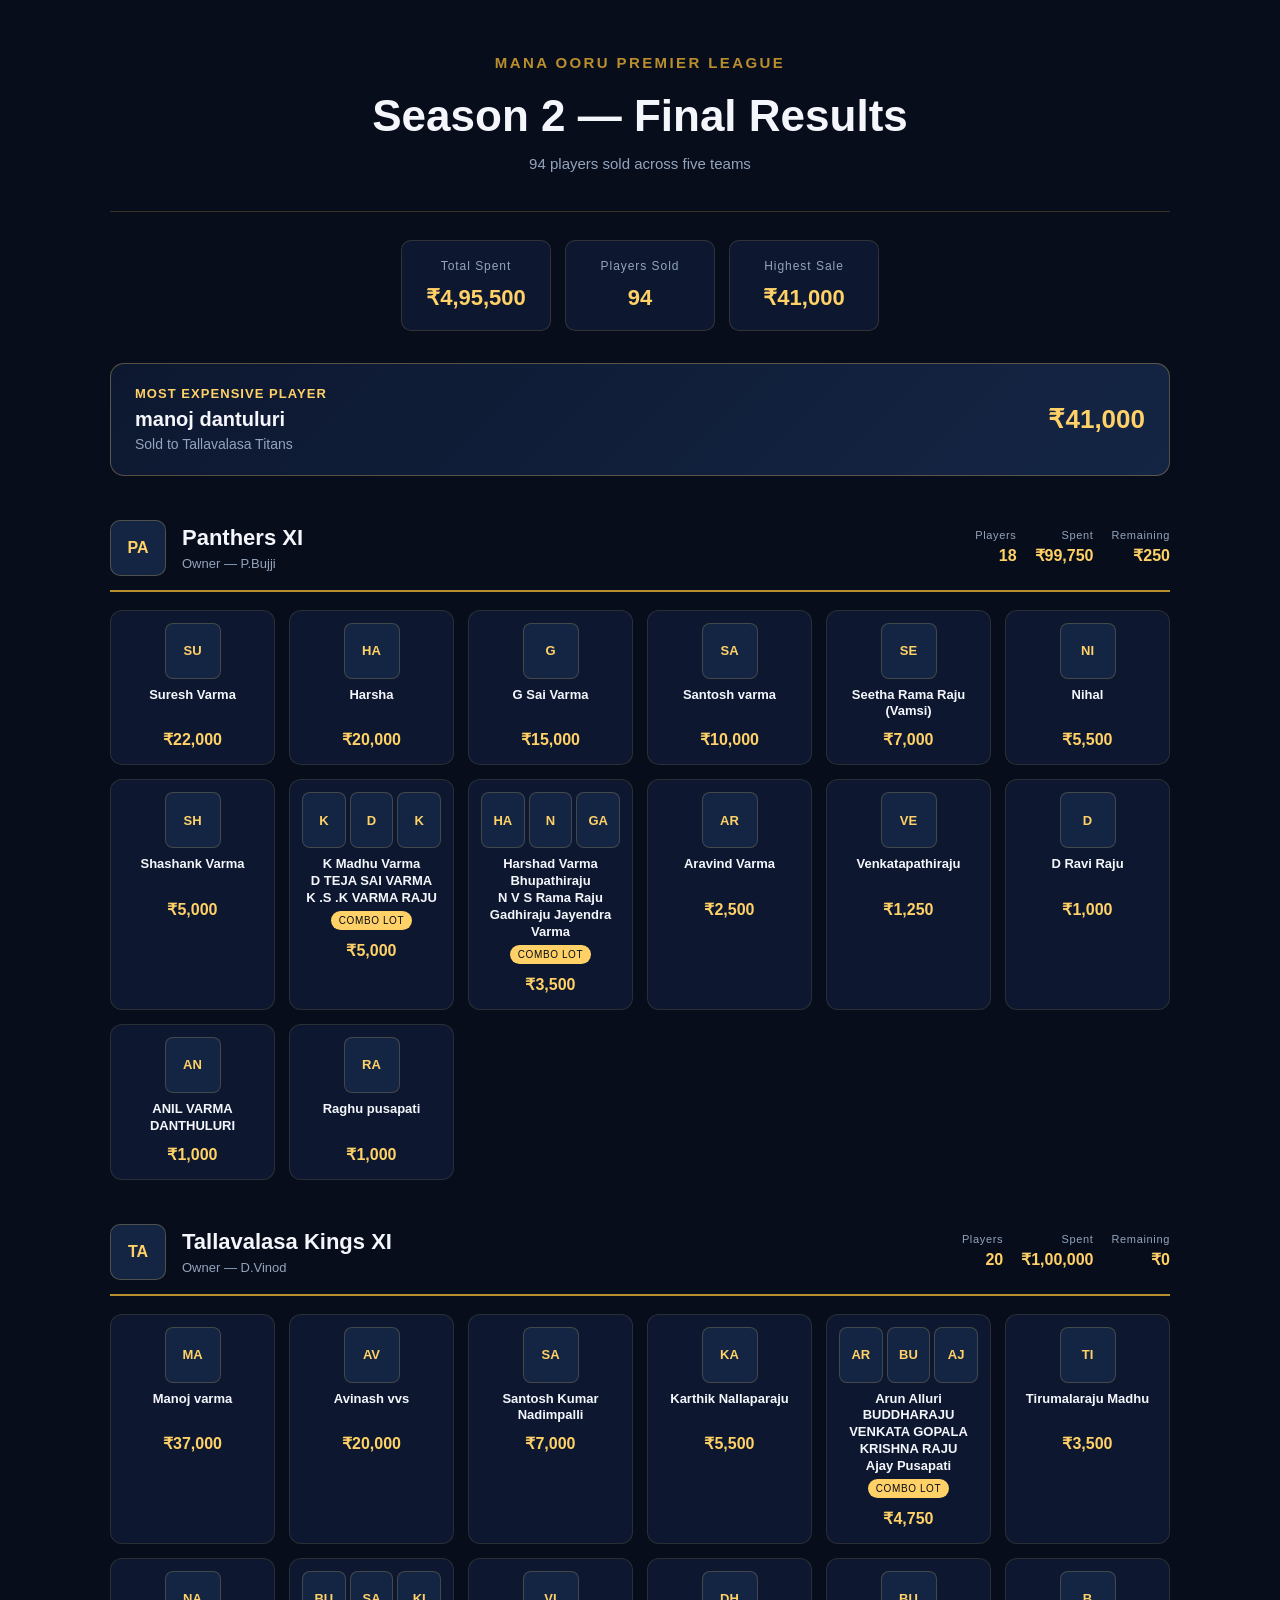
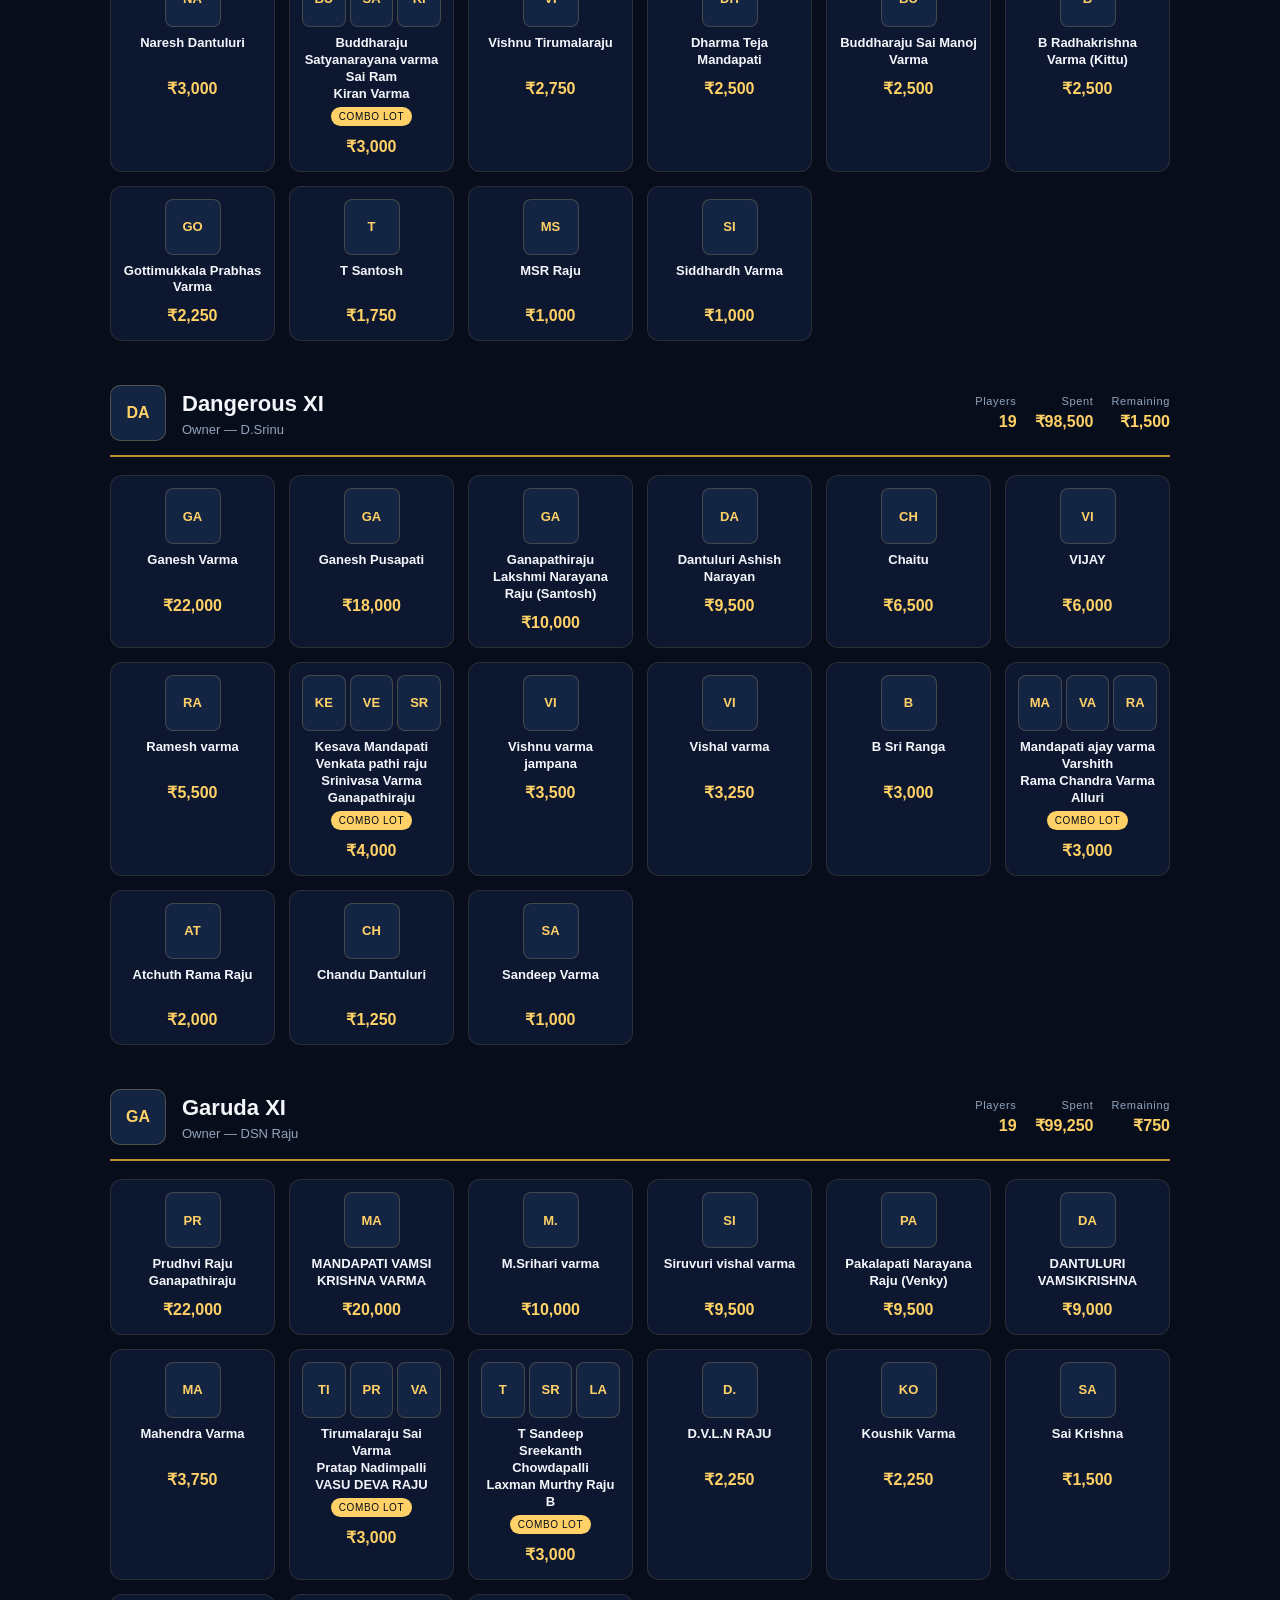
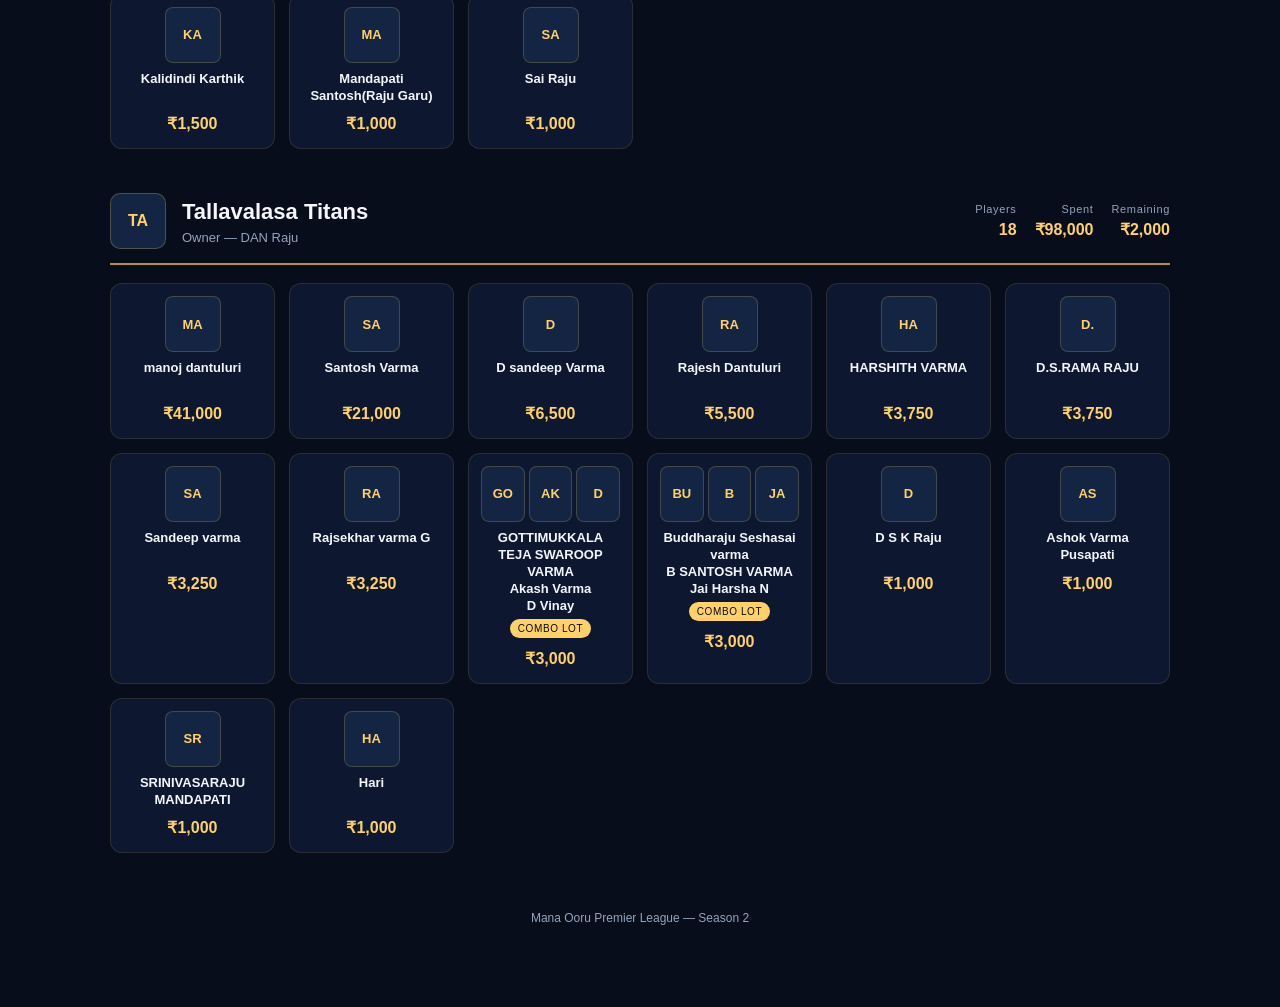
==== index.html @ 64a9d2e3 "Update print statement from 'Hello' to 'Goodbye'" ====
<!DOCTYPE html>
<html lang="en">
<head>
<meta charset="UTF-8">
<meta name="viewport" content="width=device-width, initial-scale=1">
<title>MPL Season 2 &mdash; Final Results</title>
<style>
  :root {
    --navy-950:#070d1a; --navy-900:#0d1830; --navy-800:#142544;
    --gold:#ffd166; --gold-dim:#b98e2f; --ink:#f4f6fb; --ink-dim:#93a4bd;
  }
  * { box-sizing:border-box; }
  body {
    margin:0; background:var(--navy-950); color:var(--ink);
    font-family:Arial, Helvetica, sans-serif; line-height:1.5;
  }
  .wrap { max-width:1100px; margin:0 auto; padding:32px 20px 80px; }

  .hero { text-align:center; padding:20px 0 36px; border-bottom:1px solid rgba(255,209,102,.18); }
  .hero .mark { font-size:15px; letter-spacing:.16em; color:var(--gold-dim); font-weight:700; }
  .hero h1 { font-size:clamp(28px,5vw,44px); font-weight:700; margin:8px 0 4px; color:var(--ink); }
  .hero p { margin:0; color:var(--ink-dim); font-size:15px; }

  .stats { display:flex; justify-content:center; gap:14px; flex-wrap:wrap; margin:28px 0 0; }
  .stat { background:var(--navy-900); border:1px solid rgba(255,209,102,.15); border-radius:10px;
           padding:16px 22px; min-width:150px; text-align:center; }
  .stat span { display:block; color:var(--ink-dim); font-size:12px; letter-spacing:.08em; margin-bottom:6px; }
  .stat b { font-size:22px; font-weight:700; color:var(--gold); }

  .highlight {
    margin:32px 0 8px; background:linear-gradient(135deg, var(--navy-900), var(--navy-800));
    border:1px solid rgba(255,209,102,.3); border-radius:14px; padding:20px 24px;
    display:flex; align-items:center; gap:18px; flex-wrap:wrap;
  }
  .highlight .tag { color:var(--gold); font-weight:700; font-size:13px; letter-spacing:.08em; }
  .highlight .name { font-size:20px; font-weight:700; }
  .highlight .to { color:var(--ink-dim); font-size:14px; }
  .highlight .amt { margin-left:auto; font-size:26px; font-weight:700; color:var(--gold); }

  .team { margin-top:44px; }
  .team-head {
    display:flex; align-items:center; gap:16px; flex-wrap:wrap;
    padding-bottom:14px; border-bottom:2px solid var(--gold-dim); margin-bottom:18px;
  }
  .team-logo {
    width:56px; height:56px; border-radius:10px; overflow:hidden; flex-shrink:0;
    background:var(--navy-800); display:flex; align-items:center; justify-content:center;
    font-weight:700; color:var(--gold); border:1px solid rgba(255,209,102,.25);
  }
  .team-logo img { width:100%; height:100%; object-fit:contain; }
  .team-id h2 { margin:0; font-size:22px; font-weight:700; }
  .team-id .owner { color:var(--ink-dim); font-size:13px; }
  .team-stats { margin-left:auto; display:flex; gap:18px; }
  .team-stats div { text-align:right; }
  .team-stats span { display:block; font-size:11px; color:var(--ink-dim); letter-spacing:.06em; }
  .team-stats b { font-size:16px; color:var(--gold); }

  .p-grid { display:grid; grid-template-columns:repeat(auto-fill, minmax(150px,1fr)); gap:14px; }
  .p-card {
    background:var(--navy-900); border:1px solid rgba(255,209,102,.12); border-radius:12px;
    padding:12px; text-align:center;
  }
  .p-photos { display:flex; justify-content:center; gap:4px; margin-bottom:8px; }
  .p-photo {
    width:56px; height:56px; border-radius:8px; overflow:hidden; background:var(--navy-800);
    display:flex; align-items:center; justify-content:center; font-weight:700; font-size:13px;
    color:var(--gold); border:1px solid rgba(255,209,102,.2);
  }
  .p-grid .p-card:has(.p-photos > :nth-child(2)) { grid-column:span 1; }
  .p-photo img { width:100%; height:100%; object-fit:contain; }
  .p-name { font-size:13px; font-weight:700; line-height:1.3; min-height:2.6em; }
  .combo { display:inline-block; margin-top:4px; font-size:10px; letter-spacing:.06em;
            color:var(--navy-950); background:var(--gold); border-radius:999px; padding:2px 8px; }
  .p-price { margin-top:8px; font-size:16px; font-weight:700; color:var(--gold); }

  footer { text-align:center; color:var(--ink-dim); font-size:12px; margin-top:56px; }

  @media (max-width:560px) {
    .team-stats { margin-left:0; width:100%; justify-content:space-between; }
    .highlight .amt { margin-left:0; width:100%; text-align:left; }
  }
</style>
</head>
<body>
<div class="wrap">

  <div class="hero">
    <div class="mark">MANA OORU PREMIER LEAGUE</div>
    <h1>Season 2 &mdash; Final Results</h1>
    <p>94 players sold across five teams</p>
  </div>

  <div class="stats">
    <div class="stat"><span>Total Spent</span><b>₹4,95,500</b></div>
    <div class="stat"><span>Players Sold</span><b>94</b></div>
    <div class="stat"><span>Highest Sale</span><b>₹41,000</b></div>
  </div>

  <div class="highlight">
    <div>
      <div class="tag">MOST EXPENSIVE PLAYER</div>
      <div class="name">manoj dantuluri</div>
      <div class="to">Sold to Tallavalasa Titans</div>
    </div>
    <div class="amt">₹41,000</div>
  </div>

  
    <section class="team">
      <div class="team-head">
        <div class="team-logo"><img src="https://mpl-players-images.s3.ap-south-2.amazonaws.com/players/Panther11.jpeg" alt="Panthers XI" onerror="this.parentElement.textContent='PA'"></div>
        <div class="team-id">
          <h2>Panthers XI</h2>
          <div class="owner">Owner &mdash; P.Bujji</div>
        </div>
        <div class="team-stats">
          <div><span>Players</span><b>18</b></div>
          <div><span>Spent</span><b>₹99,750</b></div>
          <div><span>Remaining</span><b>₹250</b></div>
        </div>
      </div>
      <div class="p-grid"><article class="p-card">
      <div class="p-photos"><div class="p-photo"><img src="https://mpl-players-images.s3.ap-south-2.amazonaws.com/players/1783485173357_suresh_varma.jpeg" alt="Suresh Varma" loading="lazy" onerror="this.parentElement.textContent='SU'"></div></div>
      <div class="p-name">Suresh Varma</div>
      
      <div class="p-price">₹22,000</div>
    </article><article class="p-card">
      <div class="p-photos"><div class="p-photo"><img src="https://mpl-players-images.s3.ap-south-2.amazonaws.com/players/1783483683284_harsha.jpeg" alt="Harsha" loading="lazy" onerror="this.parentElement.textContent='HA'"></div></div>
      <div class="p-name">Harsha</div>
      
      <div class="p-price">₹20,000</div>
    </article><article class="p-card">
      <div class="p-photos"><div class="p-photo"><img src="https://mpl-players-images.s3.ap-south-2.amazonaws.com/players/sv_1.png" alt="G Sai Varma" loading="lazy" onerror="this.parentElement.textContent='G '"></div></div>
      <div class="p-name">G Sai Varma</div>
      
      <div class="p-price">₹15,000</div>
    </article><article class="p-card">
      <div class="p-photos"><div class="p-photo"><img src="https://mpl-players-images.s3.ap-south-2.amazonaws.com/players/1783516076019_santosh_varma.jpg" alt="Santosh varma" loading="lazy" onerror="this.parentElement.textContent='SA'"></div></div>
      <div class="p-name">Santosh varma</div>
      
      <div class="p-price">₹10,000</div>
    </article><article class="p-card">
      <div class="p-photos"><div class="p-photo"><img src="https://mpl-players-images.s3.ap-south-2.amazonaws.com/players/1783487371171_seetha_rama_raju_(vamsi).jpeg" alt="Seetha Rama Raju (Vamsi)" loading="lazy" onerror="this.parentElement.textContent='SE'"></div></div>
      <div class="p-name">Seetha Rama Raju (Vamsi)</div>
      
      <div class="p-price">₹7,000</div>
    </article><article class="p-card">
      <div class="p-photos"><div class="p-photo"><img src="https://mpl-players-images.s3.ap-south-2.amazonaws.com/players/Nihal.jpeg" alt="Nihal" loading="lazy" onerror="this.parentElement.textContent='NI'"></div></div>
      <div class="p-name">Nihal</div>
      
      <div class="p-price">₹5,500</div>
    </article><article class="p-card">
      <div class="p-photos"><div class="p-photo"><img src="https://mpl-players-images.s3.ap-south-2.amazonaws.com/players/1783484467066_shashank_varma.jpeg" alt="Shashank Varma" loading="lazy" onerror="this.parentElement.textContent='SH'"></div></div>
      <div class="p-name">Shashank Varma</div>
      
      <div class="p-price">₹5,000</div>
    </article><article class="p-card">
      <div class="p-photos"><div class="p-photo"><img src="https://mpl-players-images.s3.ap-south-2.amazonaws.com/players/1783484431441_k_madhu_varma.png" alt="K Madhu Varma" loading="lazy" onerror="this.parentElement.textContent='K '"></div><div class="p-photo"><img src="https://mpl-players-images.s3.ap-south-2.amazonaws.com/players/1783568847162_d_teja_sai_varma.jpg" alt="D TEJA SAI VARMA" loading="lazy" onerror="this.parentElement.textContent='D '"></div><div class="p-photo"><img src="https://mpl-players-images.s3.ap-south-2.amazonaws.com/players/1783651233966_k_.s_.k_varma_raju.jpg" alt="K .S .K VARMA RAJU" loading="lazy" onerror="this.parentElement.textContent='K '"></div></div>
      <div class="p-name">K Madhu Varma<br>D TEJA SAI VARMA<br>K .S .K VARMA RAJU</div>
      <span class="combo">COMBO LOT</span>
      <div class="p-price">₹5,000</div>
    </article><article class="p-card">
      <div class="p-photos"><div class="p-photo"><img src="https://mpl-players-images.s3.ap-south-2.amazonaws.com/players/1783483635731_harshad_varma_bhupathiraju.jpeg" alt="Harshad Varma Bhupathiraju" loading="lazy" onerror="this.parentElement.textContent='HA'"></div><div class="p-photo"><img src="https://mpl-players-images.s3.ap-south-2.amazonaws.com/players/1783489919966_n_v_s_rama_raju.jpeg" alt="N V S Rama Raju" loading="lazy" onerror="this.parentElement.textContent='N '"></div><div class="p-photo"><img src="https://mpl-players-images.s3.ap-south-2.amazonaws.com/players/1783776265455_gadhiraju_jayendra_varma.jpg" alt="Gadhiraju Jayendra Varma" loading="lazy" onerror="this.parentElement.textContent='GA'"></div></div>
      <div class="p-name">Harshad Varma Bhupathiraju<br>N V S Rama Raju<br>Gadhiraju Jayendra Varma</div>
      <span class="combo">COMBO LOT</span>
      <div class="p-price">₹3,500</div>
    </article><article class="p-card">
      <div class="p-photos"><div class="p-photo"><img src="https://mpl-players-images.s3.ap-south-2.amazonaws.com/players/1783485531652_aravind_varma.jpeg" alt="Aravind Varma" loading="lazy" onerror="this.parentElement.textContent='AR'"></div></div>
      <div class="p-name">Aravind Varma</div>
      
      <div class="p-price">₹2,500</div>
    </article><article class="p-card">
      <div class="p-photos"><div class="p-photo"><img src="https://mpl-players-images.s3.ap-south-2.amazonaws.com/players/VenkyD.jpeg" alt="Venkatapathiraju" loading="lazy" onerror="this.parentElement.textContent='VE'"></div></div>
      <div class="p-name">Venkatapathiraju</div>
      
      <div class="p-price">₹1,250</div>
    </article><article class="p-card">
      <div class="p-photos"><div class="p-photo"><img src="https://mpl-players-images.s3.ap-south-2.amazonaws.com/players/1783688151827_d_ravi_raju.jpg" alt="D Ravi Raju" loading="lazy" onerror="this.parentElement.textContent='D '"></div></div>
      <div class="p-name">D Ravi Raju</div>
      
      <div class="p-price">₹1,000</div>
    </article><article class="p-card">
      <div class="p-photos"><div class="p-photo"><img src="https://mpl-players-images.s3.ap-south-2.amazonaws.com/players/1783484673960_anil_varma_danthuluri.jpg" alt="ANIL VARMA DANTHULURI" loading="lazy" onerror="this.parentElement.textContent='AN'"></div></div>
      <div class="p-name">ANIL VARMA DANTHULURI</div>
      
      <div class="p-price">₹1,000</div>
    </article><article class="p-card">
      <div class="p-photos"><div class="p-photo"><img src="https://mpl-players-images.s3.ap-south-2.amazonaws.com/players/Raghu.jpeg" alt="Raghu pusapati" loading="lazy" onerror="this.parentElement.textContent='RA'"></div></div>
      <div class="p-name">Raghu pusapati</div>
      
      <div class="p-price">₹1,000</div>
    </article></div>
    </section>
    <section class="team">
      <div class="team-head">
        <div class="team-logo"><img src="https://mpl-players-images.s3.ap-south-2.amazonaws.com/players/Tallavalasa11.jpeg" alt="Tallavalasa Kings XI" onerror="this.parentElement.textContent='TA'"></div>
        <div class="team-id">
          <h2>Tallavalasa Kings XI</h2>
          <div class="owner">Owner &mdash; D.Vinod</div>
        </div>
        <div class="team-stats">
          <div><span>Players</span><b>20</b></div>
          <div><span>Spent</span><b>₹1,00,000</b></div>
          <div><span>Remaining</span><b>₹0</b></div>
        </div>
      </div>
      <div class="p-grid"><article class="p-card">
      <div class="p-photos"><div class="p-photo"><img src="https://mpl-players-images.s3.ap-south-2.amazonaws.com/players/mvarma.png" alt="Manoj varma" loading="lazy" onerror="this.parentElement.textContent='MA'"></div></div>
      <div class="p-name">Manoj varma</div>
      
      <div class="p-price">₹37,000</div>
    </article><article class="p-card">
      <div class="p-photos"><div class="p-photo"><img src="https://mpl-players-images.s3.ap-south-2.amazonaws.com/players/1783487753680_avinash_vvs.jpeg" alt="Avinash vvs" loading="lazy" onerror="this.parentElement.textContent='AV'"></div></div>
      <div class="p-name">Avinash vvs</div>
      
      <div class="p-price">₹20,000</div>
    </article><article class="p-card">
      <div class="p-photos"><div class="p-photo"><img src="https://mpl-players-images.s3.ap-south-2.amazonaws.com/players/1783502034159_santosh_kumar_nadimpalli.png" alt="Santosh Kumar Nadimpalli" loading="lazy" onerror="this.parentElement.textContent='SA'"></div></div>
      <div class="p-name">Santosh Kumar Nadimpalli</div>
      
      <div class="p-price">₹7,000</div>
    </article><article class="p-card">
      <div class="p-photos"><div class="p-photo"><img src="https://mpl-players-images.s3.ap-south-2.amazonaws.com/players/Karthik+N.jpeg" alt="Karthik Nallaparaju" loading="lazy" onerror="this.parentElement.textContent='KA'"></div></div>
      <div class="p-name">Karthik Nallaparaju</div>
      
      <div class="p-price">₹5,500</div>
    </article><article class="p-card">
      <div class="p-photos"><div class="p-photo"><img src="https://mpl-players-images.s3.ap-south-2.amazonaws.com/players/1783490249659_arun_alluri.jpeg" alt="Arun Alluri" loading="lazy" onerror="this.parentElement.textContent='AR'"></div><div class="p-photo"><img src="https://mpl-players-images.s3.ap-south-2.amazonaws.com/players/1783490514986_buddharaju_venkata_gopala_krishna_raju.jpg" alt="BUDDHARAJU VENKATA GOPALA KRISHNA RAJU" loading="lazy" onerror="this.parentElement.textContent='BU'"></div><div class="p-photo"><img src="https://mpl-players-images.s3.ap-south-2.amazonaws.com/players/1783522885224_ajay_pusapati.jpg" alt="Ajay Pusapati" loading="lazy" onerror="this.parentElement.textContent='AJ'"></div></div>
      <div class="p-name">Arun Alluri<br>BUDDHARAJU VENKATA GOPALA KRISHNA RAJU<br>Ajay Pusapati</div>
      <span class="combo">COMBO LOT</span>
      <div class="p-price">₹4,750</div>
    </article><article class="p-card">
      <div class="p-photos"><div class="p-photo"><img src="https://mpl-players-images.s3.ap-south-2.amazonaws.com/players/1783484186057_tirumalaraju_madhu.jpg" alt="Tirumalaraju Madhu" loading="lazy" onerror="this.parentElement.textContent='TI'"></div></div>
      <div class="p-name">Tirumalaraju Madhu</div>
      
      <div class="p-price">₹3,500</div>
    </article><article class="p-card">
      <div class="p-photos"><div class="p-photo"><img src="https://mpl-players-images.s3.ap-south-2.amazonaws.com/players/1783840384204_naresh_dantuluri.jpeg" alt="Naresh Dantuluri" loading="lazy" onerror="this.parentElement.textContent='NA'"></div></div>
      <div class="p-name">Naresh Dantuluri</div>
      
      <div class="p-price">₹3,000</div>
    </article><article class="p-card">
      <div class="p-photos"><div class="p-photo"><img src="https://mpl-players-images.s3.ap-south-2.amazonaws.com/players/1783558039273_buddharaju_satyanarayana_varma.jpeg" alt="Buddharaju Satyanarayana varma" loading="lazy" onerror="this.parentElement.textContent='BU'"></div><div class="p-photo"><img src="https://mpl-players-images.s3.ap-south-2.amazonaws.com/players/1783776443153_sai_ram.jpg" alt="Sai Ram" loading="lazy" onerror="this.parentElement.textContent='SA'"></div><div class="p-photo"><img src="https://mpl-players-images.s3.ap-south-2.amazonaws.com/players/1783844306517_kiran_varma.jpg" alt="Kiran Varma" loading="lazy" onerror="this.parentElement.textContent='KI'"></div></div>
      <div class="p-name">Buddharaju Satyanarayana varma<br>Sai Ram<br>Kiran Varma</div>
      <span class="combo">COMBO LOT</span>
      <div class="p-price">₹3,000</div>
    </article><article class="p-card">
      <div class="p-photos"><div class="p-photo"><img src="https://mpl-players-images.s3.ap-south-2.amazonaws.com/players/1783492386749_vishnu_tirumalaraju.jpg" alt="Vishnu Tirumalaraju" loading="lazy" onerror="this.parentElement.textContent='VI'"></div></div>
      <div class="p-name">Vishnu Tirumalaraju</div>
      
      <div class="p-price">₹2,750</div>
    </article><article class="p-card">
      <div class="p-photos"><div class="p-photo"><img src="https://mpl-players-images.s3.ap-south-2.amazonaws.com/players/1783485479292_dharma_teja_mandapati.jpeg" alt="Dharma Teja Mandapati" loading="lazy" onerror="this.parentElement.textContent='DH'"></div></div>
      <div class="p-name">Dharma Teja Mandapati</div>
      
      <div class="p-price">₹2,500</div>
    </article><article class="p-card">
      <div class="p-photos"><div class="p-photo"><img src="https://mpl-players-images.s3.ap-south-2.amazonaws.com/players/1783670832452_buddharaju_sai_manoj_varma.jpg" alt="Buddharaju Sai Manoj Varma" loading="lazy" onerror="this.parentElement.textContent='BU'"></div></div>
      <div class="p-name">Buddharaju Sai Manoj Varma</div>
      
      <div class="p-price">₹2,500</div>
    </article><article class="p-card">
      <div class="p-photos"><div class="p-photo"><img src="https://mpl-players-images.s3.ap-south-2.amazonaws.com/players/Kittu.jpeg" alt="B Radhakrishna Varma (Kittu)" loading="lazy" onerror="this.parentElement.textContent='B '"></div></div>
      <div class="p-name">B Radhakrishna Varma (Kittu)</div>
      
      <div class="p-price">₹2,500</div>
    </article><article class="p-card">
      <div class="p-photos"><div class="p-photo"><img src="https://mpl-players-images.s3.ap-south-2.amazonaws.com/players/1783483840115_gottimukkala_prabhas_varma.jpg" alt="Gottimukkala Prabhas Varma" loading="lazy" onerror="this.parentElement.textContent='GO'"></div></div>
      <div class="p-name">Gottimukkala Prabhas Varma</div>
      
      <div class="p-price">₹2,250</div>
    </article><article class="p-card">
      <div class="p-photos"><div class="p-photo"><img src="https://mpl-players-images.s3.ap-south-2.amazonaws.com/players/1783494985944_t_santosh.jpeg" alt="T Santosh" loading="lazy" onerror="this.parentElement.textContent='T '"></div></div>
      <div class="p-name">T Santosh</div>
      
      <div class="p-price">₹1,750</div>
    </article><article class="p-card">
      <div class="p-photos"><div class="p-photo"><img src="https://mpl-players-images.s3.ap-south-2.amazonaws.com/players/MSR_Raju1.jpeg" alt="MSR Raju" loading="lazy" onerror="this.parentElement.textContent='MS'"></div></div>
      <div class="p-name">MSR Raju</div>
      
      <div class="p-price">₹1,000</div>
    </article><article class="p-card">
      <div class="p-photos"><div class="p-photo"><img src="https://mpl-players-images.s3.ap-south-2.amazonaws.com/players/siddu.jpeg" alt="Siddhardh Varma" loading="lazy" onerror="this.parentElement.textContent='SI'"></div></div>
      <div class="p-name">Siddhardh Varma</div>
      
      <div class="p-price">₹1,000</div>
    </article></div>
    </section>
    <section class="team">
      <div class="team-head">
        <div class="team-logo"><img src="https://mpl-players-images.s3.ap-south-2.amazonaws.com/players/DangerousXI.jpeg" alt="Dangerous XI" onerror="this.parentElement.textContent='DA'"></div>
        <div class="team-id">
          <h2>Dangerous XI</h2>
          <div class="owner">Owner &mdash; D.Srinu</div>
        </div>
        <div class="team-stats">
          <div><span>Players</span><b>19</b></div>
          <div><span>Spent</span><b>₹98,500</b></div>
          <div><span>Remaining</span><b>₹1,500</b></div>
        </div>
      </div>
      <div class="p-grid"><article class="p-card">
      <div class="p-photos"><div class="p-photo"><img src="https://mpl-players-images.s3.ap-south-2.amazonaws.com/players/ganesh_2_.png" alt="Ganesh Varma" loading="lazy" onerror="this.parentElement.textContent='GA'"></div></div>
      <div class="p-name">Ganesh Varma</div>
      
      <div class="p-price">₹22,000</div>
    </article><article class="p-card">
      <div class="p-photos"><div class="p-photo"><img src="https://mpl-players-images.s3.ap-south-2.amazonaws.com/players/1783486427605_ganesh_pusapati.png" alt="Ganesh Pusapati" loading="lazy" onerror="this.parentElement.textContent='GA'"></div></div>
      <div class="p-name">Ganesh Pusapati</div>
      
      <div class="p-price">₹18,000</div>
    </article><article class="p-card">
      <div class="p-photos"><div class="p-photo"><img src="https://mpl-players-images.s3.ap-south-2.amazonaws.com/players/1783498072737_ganapathiraju_lakshmi_narayana_raju_(santosh).jpg" alt="Ganapathiraju Lakshmi Narayana Raju (Santosh)" loading="lazy" onerror="this.parentElement.textContent='GA'"></div></div>
      <div class="p-name">Ganapathiraju Lakshmi Narayana Raju (Santosh)</div>
      
      <div class="p-price">₹10,000</div>
    </article><article class="p-card">
      <div class="p-photos"><div class="p-photo"><img src="https://mpl-players-images.s3.ap-south-2.amazonaws.com/players/1783575571343_dantuluri_ashish_narayan.jpg" alt="Dantuluri Ashish Narayan" loading="lazy" onerror="this.parentElement.textContent='DA'"></div></div>
      <div class="p-name">Dantuluri Ashish Narayan</div>
      
      <div class="p-price">₹9,500</div>
    </article><article class="p-card">
      <div class="p-photos"><div class="p-photo"><img src="https://mpl-players-images.s3.ap-south-2.amazonaws.com/players/1783484100204_chaitu.jpeg" alt="Chaitu" loading="lazy" onerror="this.parentElement.textContent='CH'"></div></div>
      <div class="p-name">Chaitu</div>
      
      <div class="p-price">₹6,500</div>
    </article><article class="p-card">
      <div class="p-photos"><div class="p-photo"><img src="https://mpl-players-images.s3.ap-south-2.amazonaws.com/players/1783489436508_vijay.jpg" alt="VIJAY" loading="lazy" onerror="this.parentElement.textContent='VI'"></div></div>
      <div class="p-name">VIJAY</div>
      
      <div class="p-price">₹6,000</div>
    </article><article class="p-card">
      <div class="p-photos"><div class="p-photo"><img src="https://mpl-players-images.s3.ap-south-2.amazonaws.com/players/1783483800215_ramesh_varma.jpg" alt="Ramesh varma" loading="lazy" onerror="this.parentElement.textContent='RA'"></div></div>
      <div class="p-name">Ramesh varma</div>
      
      <div class="p-price">₹5,500</div>
    </article><article class="p-card">
      <div class="p-photos"><div class="p-photo"><img src="https://mpl-players-images.s3.ap-south-2.amazonaws.com/players/1783484702968_kesava_mandapati.jpg" alt="Kesava Mandapati" loading="lazy" onerror="this.parentElement.textContent='KE'"></div><div class="p-photo"><img src="https://mpl-players-images.s3.ap-south-2.amazonaws.com/players/1783515444325_venkata_pathi_raju.jpg" alt="Venkata pathi raju" loading="lazy" onerror="this.parentElement.textContent='VE'"></div><div class="p-photo"><img src="https://mpl-players-images.s3.ap-south-2.amazonaws.com/players/1783671851598_srinivasa_varma_ganapathiraju.jpg" alt="Srinivasa Varma Ganapathiraju" loading="lazy" onerror="this.parentElement.textContent='SR'"></div></div>
      <div class="p-name">Kesava Mandapati<br>Venkata pathi raju<br>Srinivasa Varma Ganapathiraju</div>
      <span class="combo">COMBO LOT</span>
      <div class="p-price">₹4,000</div>
    </article><article class="p-card">
      <div class="p-photos"><div class="p-photo"><img src="https://mpl-players-images.s3.ap-south-2.amazonaws.com/players/1783487901919_vishnu_varma_jampana.jpeg" alt="Vishnu varma jampana" loading="lazy" onerror="this.parentElement.textContent='VI'"></div></div>
      <div class="p-name">Vishnu varma jampana</div>
      
      <div class="p-price">₹3,500</div>
    </article><article class="p-card">
      <div class="p-photos"><div class="p-photo"><img src="https://mpl-players-images.s3.ap-south-2.amazonaws.com/players/1783484108498_vishal_varma.png" alt="Vishal varma" loading="lazy" onerror="this.parentElement.textContent='VI'"></div></div>
      <div class="p-name">Vishal varma</div>
      
      <div class="p-price">₹3,250</div>
    </article><article class="p-card">
      <div class="p-photos"><div class="p-photo"><img src="https://mpl-players-images.s3.ap-south-2.amazonaws.com/players/1783520385281_b_sri_ranga.jpg" alt="B Sri Ranga" loading="lazy" onerror="this.parentElement.textContent='B '"></div></div>
      <div class="p-name">B Sri Ranga</div>
      
      <div class="p-price">₹3,000</div>
    </article><article class="p-card">
      <div class="p-photos"><div class="p-photo"><img src="https://mpl-players-images.s3.ap-south-2.amazonaws.com/players/1783484838488_mandapati_ajay_varma.png" alt="Mandapati ajay varma" loading="lazy" onerror="this.parentElement.textContent='MA'"></div><div class="p-photo"><img src="https://mpl-players-images.s3.ap-south-2.amazonaws.com/players/1783737128536_varshith.jpeg" alt="Varshith" loading="lazy" onerror="this.parentElement.textContent='VA'"></div><div class="p-photo"><img src="https://mpl-players-images.s3.ap-south-2.amazonaws.com/players/Varma+Alluri.jpeg" alt="Rama Chandra Varma Alluri" loading="lazy" onerror="this.parentElement.textContent='RA'"></div></div>
      <div class="p-name">Mandapati ajay varma<br>Varshith<br>Rama Chandra Varma Alluri</div>
      <span class="combo">COMBO LOT</span>
      <div class="p-price">₹3,000</div>
    </article><article class="p-card">
      <div class="p-photos"><div class="p-photo"><img src="https://mpl-players-images.s3.ap-south-2.amazonaws.com/players/1783484372281_atchuth_rama_raju.jpg" alt="Atchuth Rama Raju" loading="lazy" onerror="this.parentElement.textContent='AT'"></div></div>
      <div class="p-name">Atchuth Rama Raju</div>
      
      <div class="p-price">₹2,000</div>
    </article><article class="p-card">
      <div class="p-photos"><div class="p-photo"><img src="https://mpl-players-images.s3.ap-south-2.amazonaws.com/players/1783485776435_chandu_dantuluri.jpg" alt="Chandu Dantuluri" loading="lazy" onerror="this.parentElement.textContent='CH'"></div></div>
      <div class="p-name">Chandu Dantuluri</div>
      
      <div class="p-price">₹1,250</div>
    </article><article class="p-card">
      <div class="p-photos"><div class="p-photo"><img src="https://mpl-players-images.s3.ap-south-2.amazonaws.com/players/1783485585910_sandeep_varma.jpeg" alt="Sandeep Varma" loading="lazy" onerror="this.parentElement.textContent='SA'"></div></div>
      <div class="p-name">Sandeep Varma</div>
      
      <div class="p-price">₹1,000</div>
    </article></div>
    </section>
    <section class="team">
      <div class="team-head">
        <div class="team-logo"><img src="https://mpl-players-images.s3.ap-south-2.amazonaws.com/players/GarudaXI.jpeg" alt="Garuda XI" onerror="this.parentElement.textContent='GA'"></div>
        <div class="team-id">
          <h2>Garuda XI</h2>
          <div class="owner">Owner &mdash; DSN Raju</div>
        </div>
        <div class="team-stats">
          <div><span>Players</span><b>19</b></div>
          <div><span>Spent</span><b>₹99,250</b></div>
          <div><span>Remaining</span><b>₹750</b></div>
        </div>
      </div>
      <div class="p-grid"><article class="p-card">
      <div class="p-photos"><div class="p-photo"><img src="https://mpl-players-images.s3.ap-south-2.amazonaws.com/players/1783484355521_prudhvi_raju_ganapathiraju.jpg" alt="Prudhvi Raju Ganapathiraju" loading="lazy" onerror="this.parentElement.textContent='PR'"></div></div>
      <div class="p-name">Prudhvi Raju Ganapathiraju</div>
      
      <div class="p-price">₹22,000</div>
    </article><article class="p-card">
      <div class="p-photos"><div class="p-photo"><img src="https://mpl-players-images.s3.ap-south-2.amazonaws.com/players/1783494438347_mandapati_vamsi_krishna_varma_21985a4205.jpg" alt="MANDAPATI VAMSI KRISHNA VARMA" loading="lazy" onerror="this.parentElement.textContent='MA'"></div></div>
      <div class="p-name">MANDAPATI VAMSI KRISHNA VARMA</div>
      
      <div class="p-price">₹20,000</div>
    </article><article class="p-card">
      <div class="p-photos"><div class="p-photo"><img src="https://mpl-players-images.s3.ap-south-2.amazonaws.com/players/1783486292499_hari.jpg" alt="M.Srihari varma" loading="lazy" onerror="this.parentElement.textContent='M.'"></div></div>
      <div class="p-name">M.Srihari varma</div>
      
      <div class="p-price">₹10,000</div>
    </article><article class="p-card">
      <div class="p-photos"><div class="p-photo"><img src="https://mpl-players-images.s3.ap-south-2.amazonaws.com/players/1783484567460_siruvuri_vishal_varma.png" alt="Siruvuri vishal varma" loading="lazy" onerror="this.parentElement.textContent='SI'"></div></div>
      <div class="p-name">Siruvuri vishal varma</div>
      
      <div class="p-price">₹9,500</div>
    </article><article class="p-card">
      <div class="p-photos"><div class="p-photo"><img src="https://mpl-players-images.s3.ap-south-2.amazonaws.com/players/1783558466092_pakalapati_narayana_raju_(venky).jpg" alt="Pakalapati Narayana Raju (Venky)" loading="lazy" onerror="this.parentElement.textContent='PA'"></div></div>
      <div class="p-name">Pakalapati Narayana Raju (Venky)</div>
      
      <div class="p-price">₹9,500</div>
    </article><article class="p-card">
      <div class="p-photos"><div class="p-photo"><img src="https://mpl-players-images.s3.ap-south-2.amazonaws.com/players/1783488536354_dantuluri_vamsikrishna.jpg" alt="DANTULURI VAMSIKRISHNA" loading="lazy" onerror="this.parentElement.textContent='DA'"></div></div>
      <div class="p-name">DANTULURI VAMSIKRISHNA</div>
      
      <div class="p-price">₹9,000</div>
    </article><article class="p-card">
      <div class="p-photos"><div class="p-photo"><img src="https://mpl-players-images.s3.ap-south-2.amazonaws.com/players/1783567743268_mahendra_varma.jpeg" alt="Mahendra Varma" loading="lazy" onerror="this.parentElement.textContent='MA'"></div></div>
      <div class="p-name">Mahendra Varma</div>
      
      <div class="p-price">₹3,750</div>
    </article><article class="p-card">
      <div class="p-photos"><div class="p-photo"><img src="https://mpl-players-images.s3.ap-south-2.amazonaws.com/players/1783483939947_tirumalaraju_sai_varma.jpg" alt="Tirumalaraju Sai Varma" loading="lazy" onerror="this.parentElement.textContent='TI'"></div><div class="p-photo"><img src="https://mpl-players-images.s3.ap-south-2.amazonaws.com/players/1783788527515_pratap_nadimpalli.jpeg" alt="Pratap Nadimpalli" loading="lazy" onerror="this.parentElement.textContent='PR'"></div><div class="p-photo"><img src="https://mpl-players-images.s3.ap-south-2.amazonaws.com/players/1783815662037_vasu_deva_raju.png" alt="VASU DEVA RAJU" loading="lazy" onerror="this.parentElement.textContent='VA'"></div></div>
      <div class="p-name">Tirumalaraju Sai Varma<br>Pratap Nadimpalli<br>VASU DEVA RAJU</div>
      <span class="combo">COMBO LOT</span>
      <div class="p-price">₹3,000</div>
    </article><article class="p-card">
      <div class="p-photos"><div class="p-photo"><img src="https://mpl-players-images.s3.ap-south-2.amazonaws.com/players/1783496988347_t_sandeep.jpg" alt="T Sandeep" loading="lazy" onerror="this.parentElement.textContent='T '"></div><div class="p-photo"><img src="https://mpl-players-images.s3.ap-south-2.amazonaws.com/players/1783664831379_sreekanth_chowdapalli.jpg" alt="Sreekanth Chowdapalli" loading="lazy" onerror="this.parentElement.textContent='SR'"></div><div class="p-photo"><img src="https://mpl-players-images.s3.ap-south-2.amazonaws.com/players/BLM+Raju.jpeg" alt="Laxman Murthy Raju B" loading="lazy" onerror="this.parentElement.textContent='LA'"></div></div>
      <div class="p-name">T Sandeep<br>Sreekanth Chowdapalli<br>Laxman Murthy Raju B</div>
      <span class="combo">COMBO LOT</span>
      <div class="p-price">₹3,000</div>
    </article><article class="p-card">
      <div class="p-photos"><div class="p-photo"><img src="https://mpl-players-images.s3.ap-south-2.amazonaws.com/players/1783485033190_d.v.l.n_raju.jpg" alt="D.V.L.N RAJU" loading="lazy" onerror="this.parentElement.textContent='D.'"></div></div>
      <div class="p-name">D.V.L.N RAJU</div>
      
      <div class="p-price">₹2,250</div>
    </article><article class="p-card">
      <div class="p-photos"><div class="p-photo"><img src="https://mpl-players-images.s3.ap-south-2.amazonaws.com/players/Koushik.S.jpeg" alt="Koushik Varma" loading="lazy" onerror="this.parentElement.textContent='KO'"></div></div>
      <div class="p-name">Koushik Varma</div>
      
      <div class="p-price">₹2,250</div>
    </article><article class="p-card">
      <div class="p-photos"><div class="p-photo"><img src="https://mpl-players-images.s3.ap-south-2.amazonaws.com/players/1783489963012_sai_krishna.jpeg" alt="Sai Krishna" loading="lazy" onerror="this.parentElement.textContent='SA'"></div></div>
      <div class="p-name">Sai Krishna</div>
      
      <div class="p-price">₹1,500</div>
    </article><article class="p-card">
      <div class="p-photos"><div class="p-photo"><img src="https://mpl-players-images.s3.ap-south-2.amazonaws.com/players/1783483722951_kalidindi_karthik.png" alt="Kalidindi Karthik" loading="lazy" onerror="this.parentElement.textContent='KA'"></div></div>
      <div class="p-name">Kalidindi Karthik</div>
      
      <div class="p-price">₹1,500</div>
    </article><article class="p-card">
      <div class="p-photos"><div class="p-photo"><img src="https://mpl-players-images.s3.ap-south-2.amazonaws.com/players/MSantosh.jpeg" alt="Mandapati Santosh(Raju Garu)" loading="lazy" onerror="this.parentElement.textContent='MA'"></div></div>
      <div class="p-name">Mandapati Santosh(Raju Garu)</div>
      
      <div class="p-price">₹1,000</div>
    </article><article class="p-card">
      <div class="p-photos"><div class="p-photo"><img src="https://mpl-players-images.s3.ap-south-2.amazonaws.com/players/saiRaju.jpeg" alt="Sai Raju" loading="lazy" onerror="this.parentElement.textContent='SA'"></div></div>
      <div class="p-name">Sai Raju</div>
      
      <div class="p-price">₹1,000</div>
    </article></div>
    </section>
    <section class="team">
      <div class="team-head">
        <div class="team-logo"><img src="https://mpl-players-images.s3.ap-south-2.amazonaws.com/players/Tallvalasa+Titans.jpeg" alt="Tallavalasa Titans" onerror="this.parentElement.textContent='TA'"></div>
        <div class="team-id">
          <h2>Tallavalasa Titans</h2>
          <div class="owner">Owner &mdash; DAN Raju</div>
        </div>
        <div class="team-stats">
          <div><span>Players</span><b>18</b></div>
          <div><span>Spent</span><b>₹98,000</b></div>
          <div><span>Remaining</span><b>₹2,000</b></div>
        </div>
      </div>
      <div class="p-grid"><article class="p-card">
      <div class="p-photos"><div class="p-photo"><img src="https://mpl-players-images.s3.ap-south-2.amazonaws.com/players/1783486662840_manoj_dantuluri.jpg" alt="manoj dantuluri" loading="lazy" onerror="this.parentElement.textContent='MA'"></div></div>
      <div class="p-name">manoj dantuluri</div>
      
      <div class="p-price">₹41,000</div>
    </article><article class="p-card">
      <div class="p-photos"><div class="p-photo"><img src="https://mpl-players-images.s3.ap-south-2.amazonaws.com/players/sony.jpeg" alt="Santosh Varma" loading="lazy" onerror="this.parentElement.textContent='SA'"></div></div>
      <div class="p-name">Santosh Varma</div>
      
      <div class="p-price">₹21,000</div>
    </article><article class="p-card">
      <div class="p-photos"><div class="p-photo"><img src="https://mpl-players-images.s3.ap-south-2.amazonaws.com/players/1783484108014_d_sandeep_varma.jpeg" alt="D sandeep Varma" loading="lazy" onerror="this.parentElement.textContent='D '"></div></div>
      <div class="p-name">D sandeep Varma</div>
      
      <div class="p-price">₹6,500</div>
    </article><article class="p-card">
      <div class="p-photos"><div class="p-photo"><img src="https://mpl-players-images.s3.ap-south-2.amazonaws.com/players/1783484079612_rajesh_dantuluri.jpg" alt="Rajesh Dantuluri" loading="lazy" onerror="this.parentElement.textContent='RA'"></div></div>
      <div class="p-name">Rajesh Dantuluri</div>
      
      <div class="p-price">₹5,500</div>
    </article><article class="p-card">
      <div class="p-photos"><div class="p-photo"><img src="https://mpl-players-images.s3.ap-south-2.amazonaws.com/players/1783492086144_harshith_varma.jpg" alt="HARSHITH VARMA" loading="lazy" onerror="this.parentElement.textContent='HA'"></div></div>
      <div class="p-name">HARSHITH VARMA</div>
      
      <div class="p-price">₹3,750</div>
    </article><article class="p-card">
      <div class="p-photos"><div class="p-photo"><img src="https://mpl-players-images.s3.ap-south-2.amazonaws.com/players/d.s.rama_raju.jpg" alt="D.S.RAMA RAJU" loading="lazy" onerror="this.parentElement.textContent='D.'"></div></div>
      <div class="p-name">D.S.RAMA RAJU</div>
      
      <div class="p-price">₹3,750</div>
    </article><article class="p-card">
      <div class="p-photos"><div class="p-photo"><img src="https://mpl-players-images.s3.ap-south-2.amazonaws.com/players/1783484174803_sandeep_varma.jpg" alt="Sandeep varma" loading="lazy" onerror="this.parentElement.textContent='SA'"></div></div>
      <div class="p-name">Sandeep varma</div>
      
      <div class="p-price">₹3,250</div>
    </article><article class="p-card">
      <div class="p-photos"><div class="p-photo"><img src="https://mpl-players-images.s3.ap-south-2.amazonaws.com/players/Rajashekar.jpeg" alt="Rajsekhar varma G" loading="lazy" onerror="this.parentElement.textContent='RA'"></div></div>
      <div class="p-name">Rajsekhar varma G</div>
      
      <div class="p-price">₹3,250</div>
    </article><article class="p-card">
      <div class="p-photos"><div class="p-photo"><img src="https://mpl-players-images.s3.ap-south-2.amazonaws.com/players/1783485926867_gottimukkala_teja_swaroop_varma.jpeg" alt="GOTTIMUKKALA TEJA SWAROOP VARMA" loading="lazy" onerror="this.parentElement.textContent='GO'"></div><div class="p-photo"><img src="https://mpl-players-images.s3.ap-south-2.amazonaws.com/players/1783487630684_akash_varma.jpeg" alt="Akash Varma" loading="lazy" onerror="this.parentElement.textContent='AK'"></div><div class="p-photo"><img src="https://mpl-players-images.s3.ap-south-2.amazonaws.com/players/D+Vinay.jpeg" alt="D Vinay" loading="lazy" onerror="this.parentElement.textContent='D '"></div></div>
      <div class="p-name">GOTTIMUKKALA TEJA SWAROOP VARMA<br>Akash Varma<br>D Vinay</div>
      <span class="combo">COMBO LOT</span>
      <div class="p-price">₹3,000</div>
    </article><article class="p-card">
      <div class="p-photos"><div class="p-photo"><img src="https://mpl-players-images.s3.ap-south-2.amazonaws.com/players/SeshasaiVarma.jpg" alt="Buddharaju Seshasai varma" loading="lazy" onerror="this.parentElement.textContent='BU'"></div><div class="p-photo"><img src="https://mpl-players-images.s3.ap-south-2.amazonaws.com/players/1783496165634_b_santosh_varma.jpg" alt="B SANTOSH VARMA" loading="lazy" onerror="this.parentElement.textContent='B '"></div><div class="p-photo"><img src="https://mpl-players-images.s3.ap-south-2.amazonaws.com/players/JaiHarsha.jpeg" alt="Jai Harsha N" loading="lazy" onerror="this.parentElement.textContent='JA'"></div></div>
      <div class="p-name">Buddharaju Seshasai varma<br>B SANTOSH VARMA<br>Jai Harsha N</div>
      <span class="combo">COMBO LOT</span>
      <div class="p-price">₹3,000</div>
    </article><article class="p-card">
      <div class="p-photos"><div class="p-photo"><img src="https://mpl-players-images.s3.ap-south-2.amazonaws.com/players/1783687929793_d_s_k_raju.jpg" alt="D S K Raju" loading="lazy" onerror="this.parentElement.textContent='D '"></div></div>
      <div class="p-name">D S K Raju</div>
      
      <div class="p-price">₹1,000</div>
    </article><article class="p-card">
      <div class="p-photos"><div class="p-photo"><img src="https://mpl-players-images.s3.ap-south-2.amazonaws.com/players/1783520568946_ashok_varma_pusapati.jpg" alt="Ashok Varma Pusapati" loading="lazy" onerror="this.parentElement.textContent='AS'"></div></div>
      <div class="p-name">Ashok Varma Pusapati</div>
      
      <div class="p-price">₹1,000</div>
    </article><article class="p-card">
      <div class="p-photos"><div class="p-photo"><img src="https://mpl-players-images.s3.ap-south-2.amazonaws.com/players/1783569680665_srinivasaraju_mandapati.jpg" alt="SRINIVASARAJU MANDAPATI" loading="lazy" onerror="this.parentElement.textContent='SR'"></div></div>
      <div class="p-name">SRINIVASARAJU MANDAPATI</div>
      
      <div class="p-price">₹1,000</div>
    </article><article class="p-card">
      <div class="p-photos"><div class="p-photo"><img src="https://mpl-players-images.s3.ap-south-2.amazonaws.com/players/1783486292499_hari.jpg" alt="Hari" loading="lazy" onerror="this.parentElement.textContent='HA'"></div></div>
      <div class="p-name">Hari</div>
      
      <div class="p-price">₹1,000</div>
    </article></div>
    </section>

  <footer>Mana Ooru Premier League &mdash; Season 2</footer>
</div>
</body>
</html>
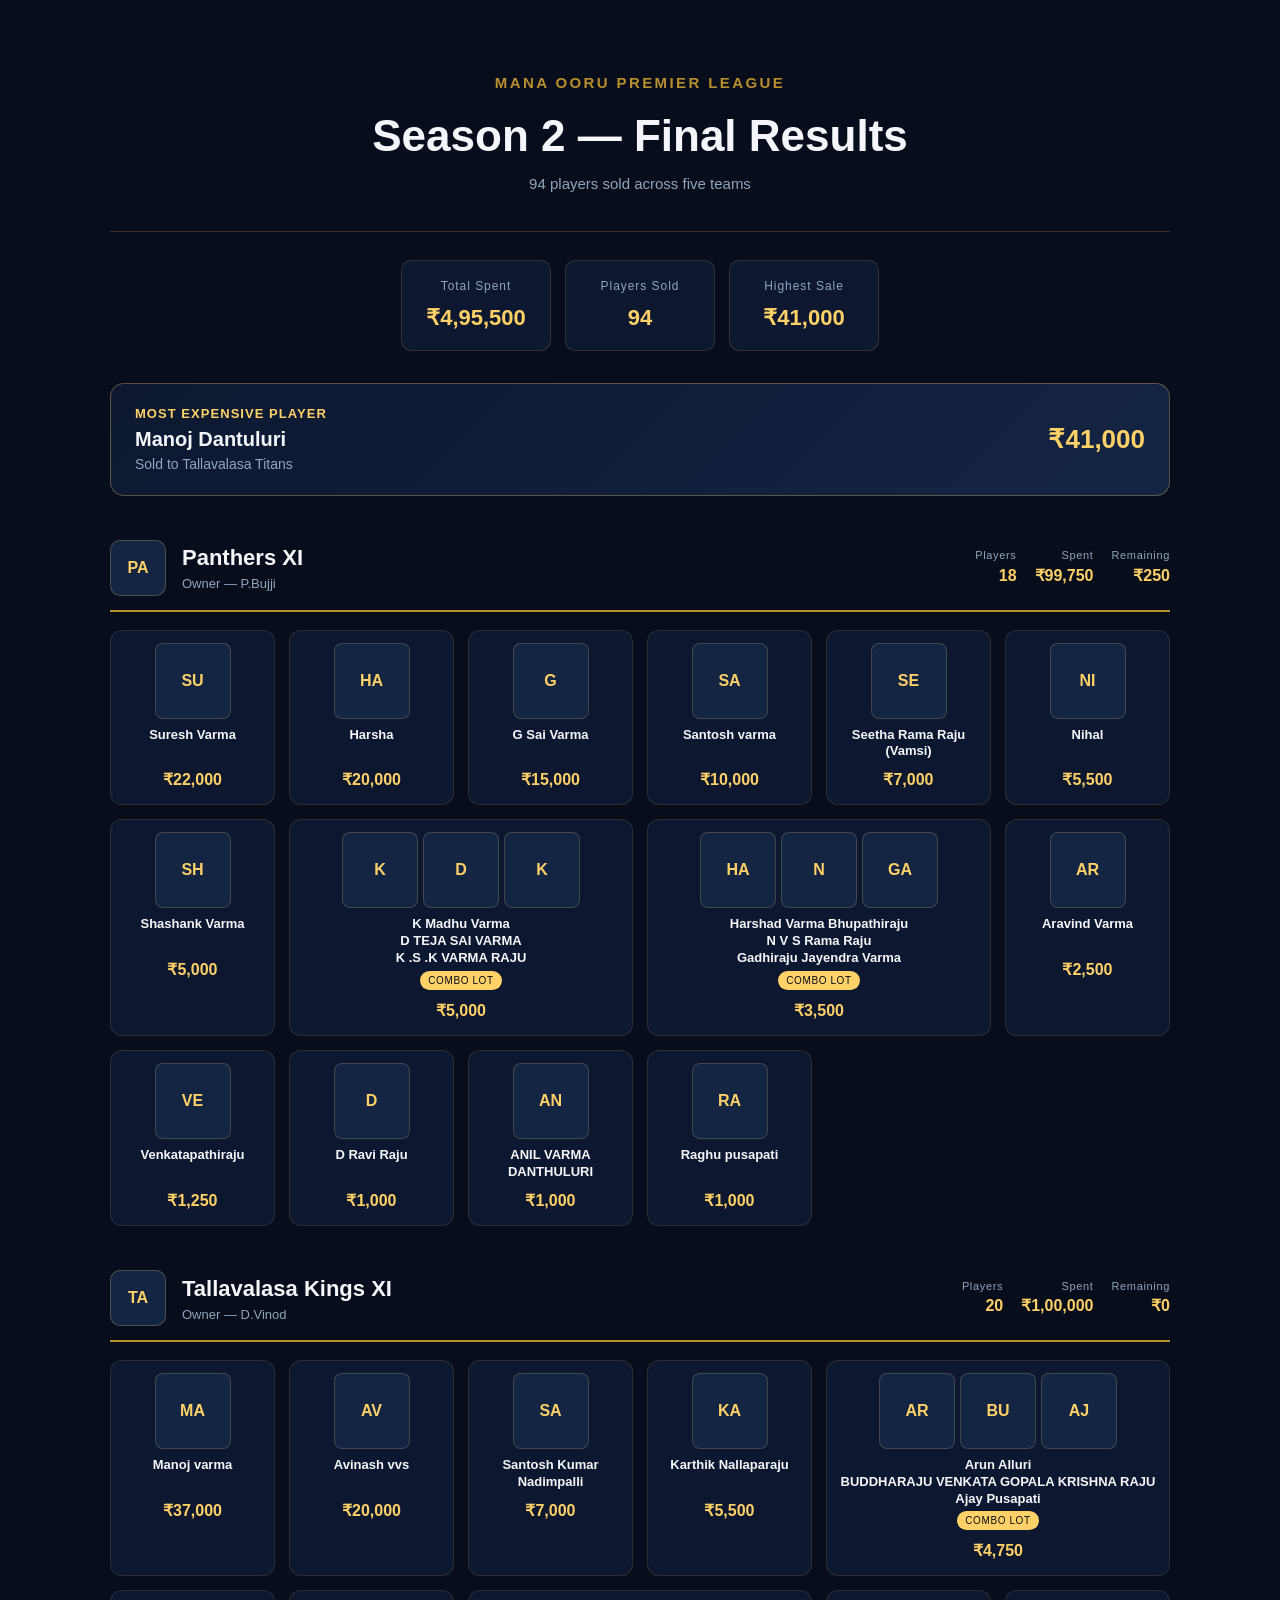
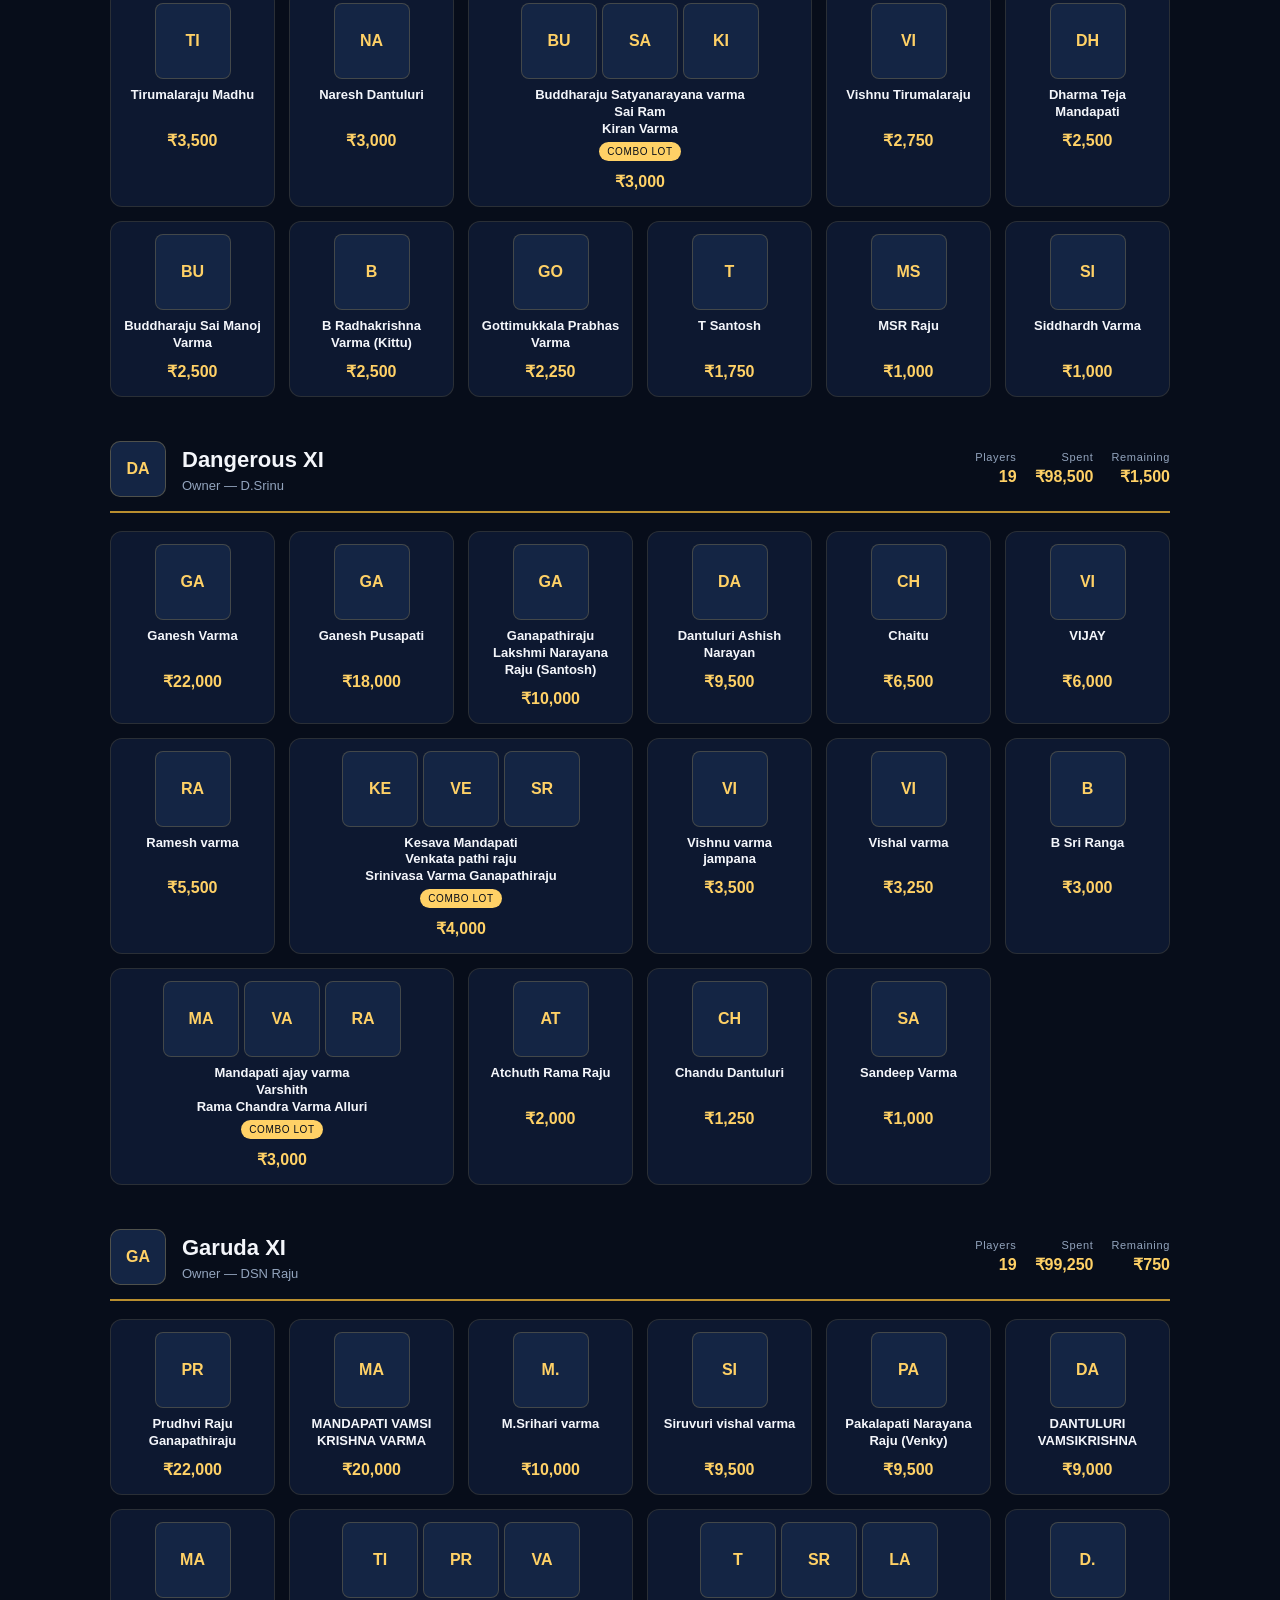
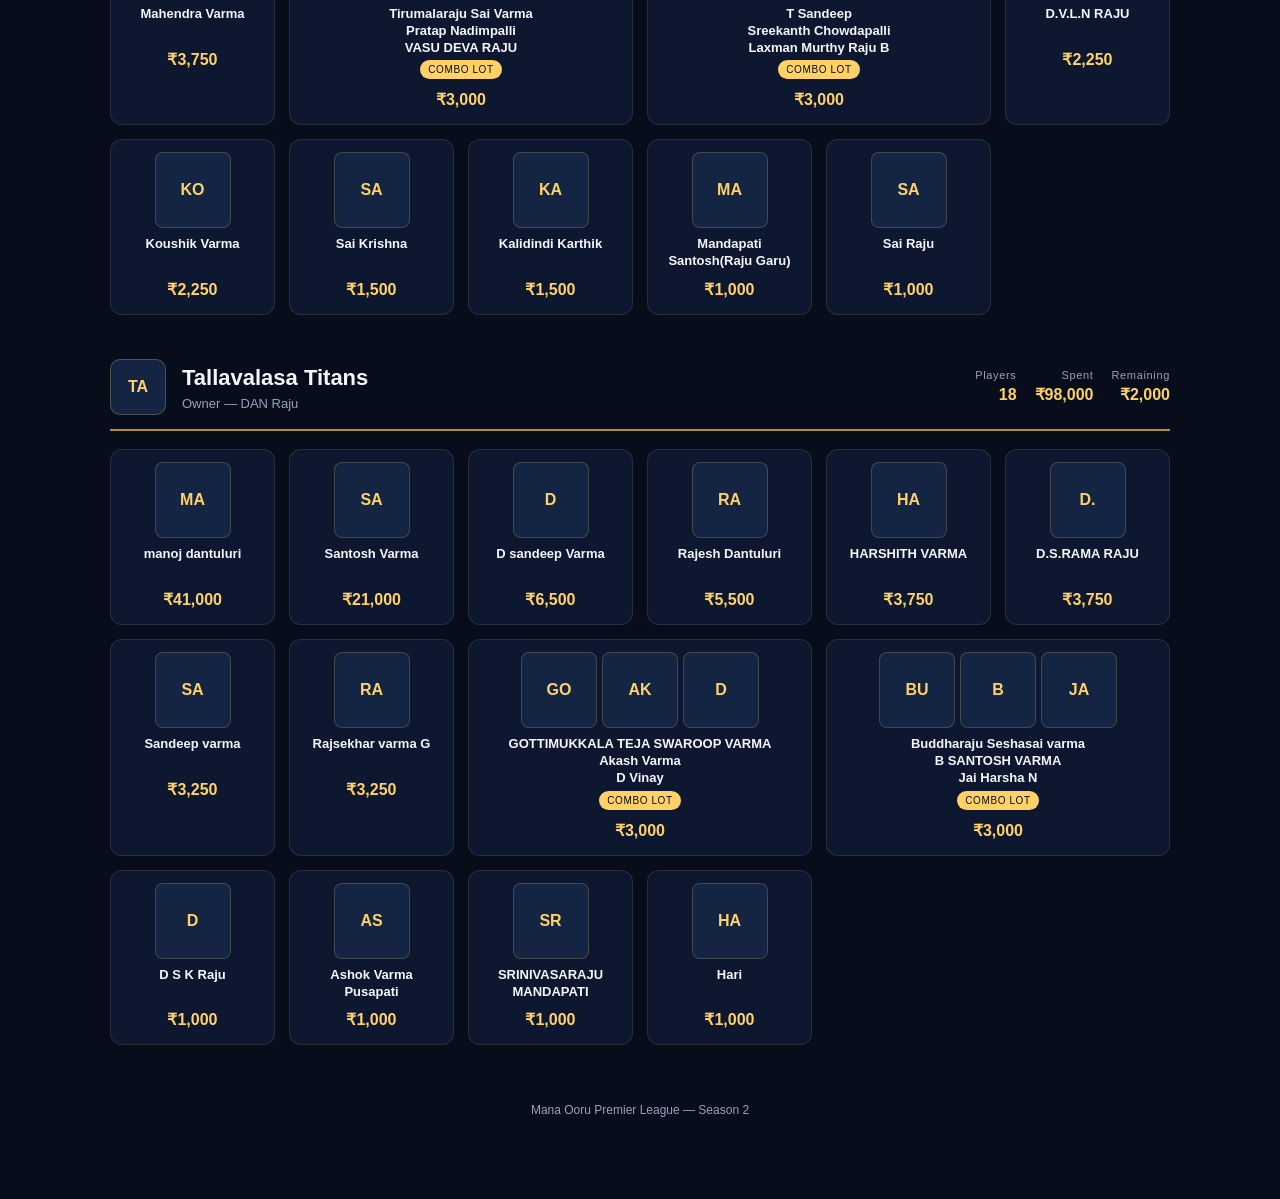
==== commit 55742b0a: "Update HTML structure and styling for sponsors" ====
--- a/index.html
+++ b/index.html
@@ -1,4 +1,3 @@
-
 <!DOCTYPE html>
 <html lang="en">
 <head>
@@ -18,6 +17,21 @@
   .wrap { max-width:1100px; margin:0 auto; padding:32px 20px 80px; }
 
   .hero { text-align:center; padding:20px 0 36px; border-bottom:1px solid rgba(255,209,102,.18); }
+  .masthead { display:flex; align-items:flex-end; justify-content:center; gap:22px; margin-bottom:20px; flex-wrap:wrap; }
+  .sponsor-block { display:flex; flex-direction:column; align-items:center; gap:8px; }
+  .masthead-logo { background:var(--navy-900); border-radius:12px; overflow:hidden; display:flex; }
+  .masthead-logo img { display:block; object-fit:contain; }
+  .masthead-logo.sponsor-logo {
+    width:84px; height:84px; border:2px solid var(--gold);
+    box-shadow:0 0 0 3px rgba(255,209,102,.12), 0 6px 18px rgba(0,0,0,.35);
+  }
+  .masthead-logo.sponsor-logo img { width:100%; height:100%; padding:6px; }
+  .sponsor-label {
+    font-size:11px; letter-spacing:.08em; text-transform:uppercase;
+    color:var(--gold); font-weight:700; max-width:100px; text-align:center;
+  }
+  .masthead-logo.main-logo { width:72px; height:72px; border:1px solid rgba(255,209,102,.25); margin-bottom:26px; }
+  .masthead-logo.main-logo img { width:100%; height:100%; }
   .hero .mark { font-size:15px; letter-spacing:.16em; color:var(--gold-dim); font-weight:700; }
   .hero h1 { font-size:clamp(28px,5vw,44px); font-weight:700; margin:8px 0 4px; color:var(--ink); }
   .hero p { margin:0; color:var(--ink-dim); font-size:15px; }
@@ -61,13 +75,13 @@
     background:var(--navy-900); border:1px solid rgba(255,209,102,.12); border-radius:12px;
     padding:12px; text-align:center;
   }
-  .p-photos { display:flex; justify-content:center; gap:4px; margin-bottom:8px; }
+  .p-photos { display:flex; justify-content:center; gap:5px; margin-bottom:8px; }
   .p-photo {
-    width:56px; height:56px; border-radius:8px; overflow:hidden; background:var(--navy-800);
-    display:flex; align-items:center; justify-content:center; font-weight:700; font-size:13px;
+    width:76px; height:76px; border-radius:8px; overflow:hidden; background:var(--navy-800);
+    display:flex; align-items:center; justify-content:center; font-weight:700; font-size:16px;
     color:var(--gold); border:1px solid rgba(255,209,102,.2);
   }
-  .p-grid .p-card:has(.p-photos > :nth-child(2)) { grid-column:span 1; }
+  .p-grid .p-card:has(.p-photos > :nth-child(2)) { grid-column:span 2; }
   .p-photo img { width:100%; height:100%; object-fit:contain; }
   .p-name { font-size:13px; font-weight:700; line-height:1.3; min-height:2.6em; }
   .combo { display:inline-block; margin-top:4px; font-size:10px; letter-spacing:.06em;
@@ -86,6 +100,21 @@
 <div class="wrap">
 
   <div class="hero">
+    <div class="masthead">
+      <div class="sponsor-block">
+        <div class="masthead-logo sponsor-logo"><img src="https://mpl-players-images.s3.ap-south-2.amazonaws.com/players/DIVASMA.jpg" alt="Sponsor" onerror="this.parentElement.parentElement.style.display='none'"></div>
+
+      </div>
+      <div class="sponsor-block">
+        <div class="masthead-logo sponsor-logo"><img src="https://mpl-players-images.s3.ap-south-2.amazonaws.com/players/MPL_logo2.jpeg" alt="Organization Partner" onerror="this.parentElement.parentElement.style.display='none'"></div>
+
+      </div>
+      <div class="masthead-logo sponsor-logo"><img src="https://mpl-players-images.s3.ap-south-2.amazonaws.com/players/MPL_logo_1.jpeg" alt="MPL" onerror="this.parentElement.style.display='none'"></div>
+      <div class="sponsor-block">
+        <div class="masthead-logo sponsor-logo"><img src="https://mpl-players-images.s3.ap-south-2.amazonaws.com/players/arudra.jpeg" alt="Sponsor" onerror="this.parentElement.parentElement.style.display='none'"></div>
+
+      </div>
+    </div>
     <div class="mark">MANA OORU PREMIER LEAGUE</div>
     <h1>Season 2 &mdash; Final Results</h1>
     <p>94 players sold across five teams</p>
@@ -100,7 +129,7 @@
   <div class="highlight">
     <div>
       <div class="tag">MOST EXPENSIVE PLAYER</div>
-      <div class="name">manoj dantuluri</div>
+      <div class="name">Manoj Dantuluri</div>
       <div class="to">Sold to Tallavalasa Titans</div>
     </div>
     <div class="amt">₹41,000</div>
@@ -401,7 +430,7 @@
       
       <div class="p-price">₹20,000</div>
     </article><article class="p-card">
-      <div class="p-photos"><div class="p-photo"><img src="https://mpl-players-images.s3.ap-south-2.amazonaws.com/players/1783486292499_hari.jpg" alt="M.Srihari varma" loading="lazy" onerror="this.parentElement.textContent='M.'"></div></div>
+      <div class="p-photos"><div class="p-photo"><img src="https://mpl-players-images.s3.ap-south-2.amazonaws.com/players/hari.jpeg" alt="M.Srihari varma" loading="lazy" onerror="this.parentElement.textContent='M.'"></div></div>
       <div class="p-name">M.Srihari varma</div>
       
       <div class="p-price">₹10,000</div>
